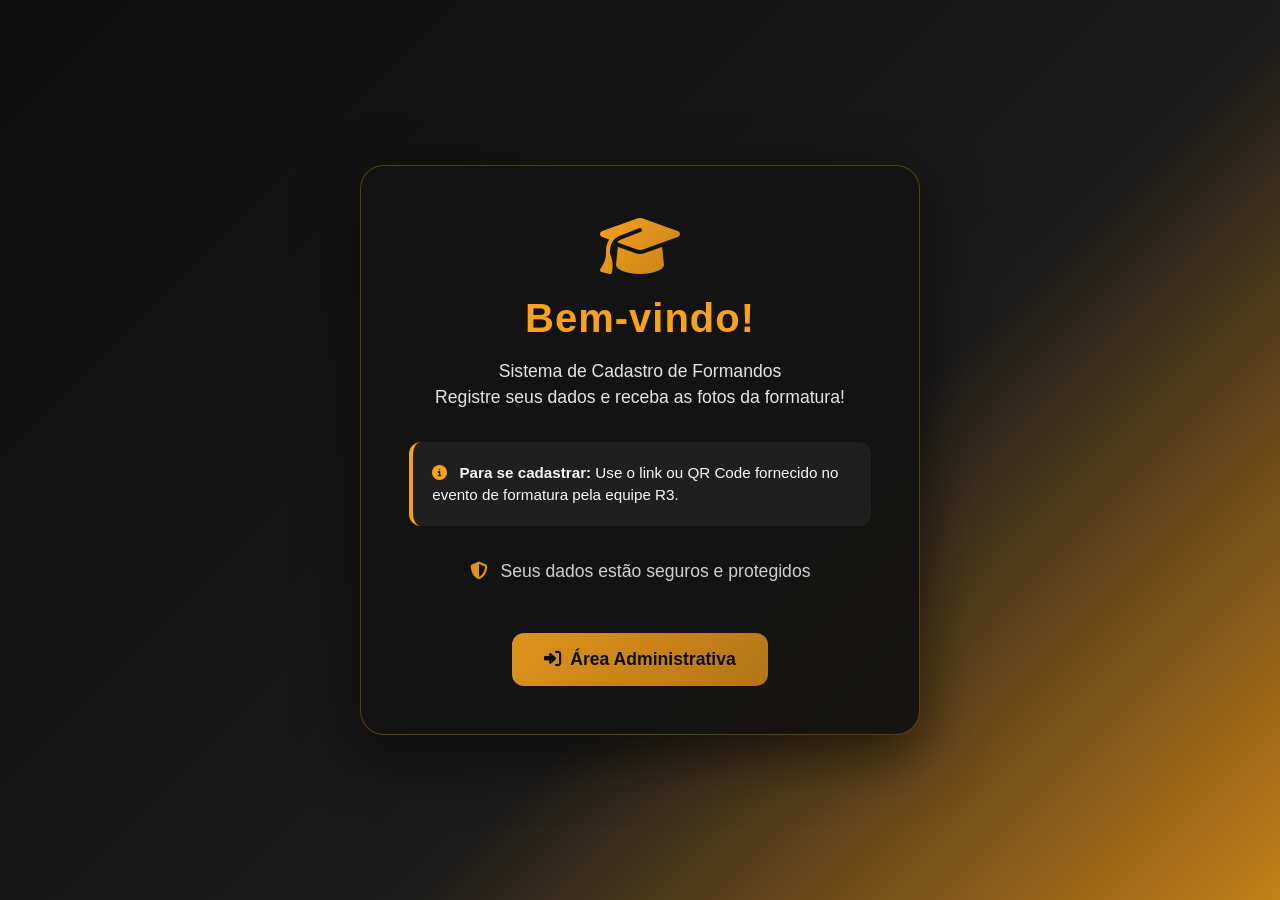
==== static/index.html @ 281ab54c "Corrige fechamento de script no login.html" ====
<!DOCTYPE html>
<html lang="pt-BR">
<head>
  <meta charset="UTF-8">
  <meta name="viewport" content="width=device-width, initial-scale=1.0">
  <title>R3 Formaturas - Sistema de Cadastro</title>
  <link href="https://cdn.jsdelivr.net/npm/bootstrap@5.3.0/dist/css/bootstrap.min.css" rel="stylesheet">
  <link href="https://cdnjs.cloudflare.com/ajax/libs/font-awesome/6.4.0/css/all.min.css" rel="stylesheet">
  <style>
    :root {
      --gold: #F6A21E;
      --gold-dark: #C57F17;
      --black: #0D0D0D;
      --gray-dark: #1C1C1C;
      --white-soft: #F9F9F9;
      --gray-light: #E5E5E5;
    }

    body {
      min-height: 100vh;
      background: linear-gradient(135deg, var(--black) 0%, var(--gray-dark) 60%, var(--gold-dark) 100%);
      display: flex;
      align-items: center;
      justify-content: center;
      font-family: 'Segoe UI', Tahoma, Geneva, Verdana, sans-serif;
      color: var(--white-soft);
      padding: 2rem 0;
    }

    .container-principal {
      max-width: 600px;
      padding: 20px;
    }

    .card-boas-vindas {
      background: rgba(20, 20, 20, 0.95);
      border-radius: 24px;
      box-shadow: 0 20px 60px rgba(0, 0, 0, 0.6);
      padding: 3rem;
      text-align: center;
      animation: fadeInDown 0.6s ease-out;
      border: 1px solid rgba(246, 162, 30, 0.3);
    }

    .logo-icon {
      font-size: 4rem;
      background: linear-gradient(135deg, var(--gold), var(--gold-dark));
      -webkit-background-clip: text;
      -webkit-text-fill-color: transparent;
      margin-bottom: 1rem;
    }

    .card-boas-vindas h1 {
      color: var(--gold);
      font-weight: 700;
      margin-bottom: 1rem;
      font-size: 2.5rem;
      letter-spacing: 1px;
    }

    .card-boas-vindas p {
      color: var(--gray-light);
      font-size: 1.1rem;
      margin-bottom: 2rem;
    }

    .info-box {
      background: rgba(255, 255, 255, 0.05);
      border-left: 4px solid var(--gold);
      padding: 1.2rem;
      border-radius: 12px;
      margin-top: 2rem;
      text-align: left;
    }

    .info-box p {
      color: var(--white-soft);
      font-size: 0.95rem;
      margin: 0;
    }

    .btn-admin {
      background: linear-gradient(135deg, var(--gold), var(--gold-dark));
      color: var(--black);
      border: none;
      padding: 0.85rem 2rem;
      border-radius: 12px;
      font-weight: 600;
      text-decoration: none;
      display: inline-block;
      transition: all 0.3s ease;
      font-size: 1.1rem;
    }

    .btn-admin:hover {
      transform: translateY(-2px);
      box-shadow: 0 10px 25px rgba(246, 162, 30, 0.5);
      color: var(--black);
    }

    .footer-info {
      text-align: center;
      color: var(--gray-light);
      margin-top: 2rem;
      font-size: 0.9rem;
      opacity: 0.9;
    }

    @keyframes fadeInDown {
      from {
        opacity: 0;
        transform: translateY(-30px);
      }
      to {
        opacity: 1;
        transform: translateY(0);
      }
    }

    @media (max-width: 768px) {
      .card-boas-vindas h1 {
        font-size: 2rem;
      }
      .card-boas-vindas {
        padding: 2rem;
      }
    }
  </style>
</head>
<body>
  <div class="container-principal">
    <div class="card-boas-vindas">
      <i class="fas fa-graduation-cap logo-icon"></i>
      <h1>Bem-vindo!</h1>
      <p>Sistema de Cadastro de Formandos<br>
      Registre seus dados e receba as fotos da formatura!</p>

      <div class="info-box">
        <p>
          <i class="fas fa-info-circle me-2" style="color: var(--gold);"></i>
          <strong>Para se cadastrar:</strong> Use o link ou QR Code fornecido no evento de formatura pela equipe R3.
        </p>
      </div>

      <div class="footer-info">
        <p>
          <i class="fas fa-shield-alt me-2" style="color: var(--gold);"></i>
          Seus dados estão seguros e protegidos
        </p>
        <a href="login.html" class="btn-admin mt-3">
          <i class="fas fa-sign-in-alt me-2"></i>Área Administrativa
        </a>
      </div>
    </div>
  </div>

  <script src="https://cdn.jsdelivr.net/npm/bootstrap@5.3.0/dist/js/bootstrap.bundle.min.js"></script>
</body>
</html>
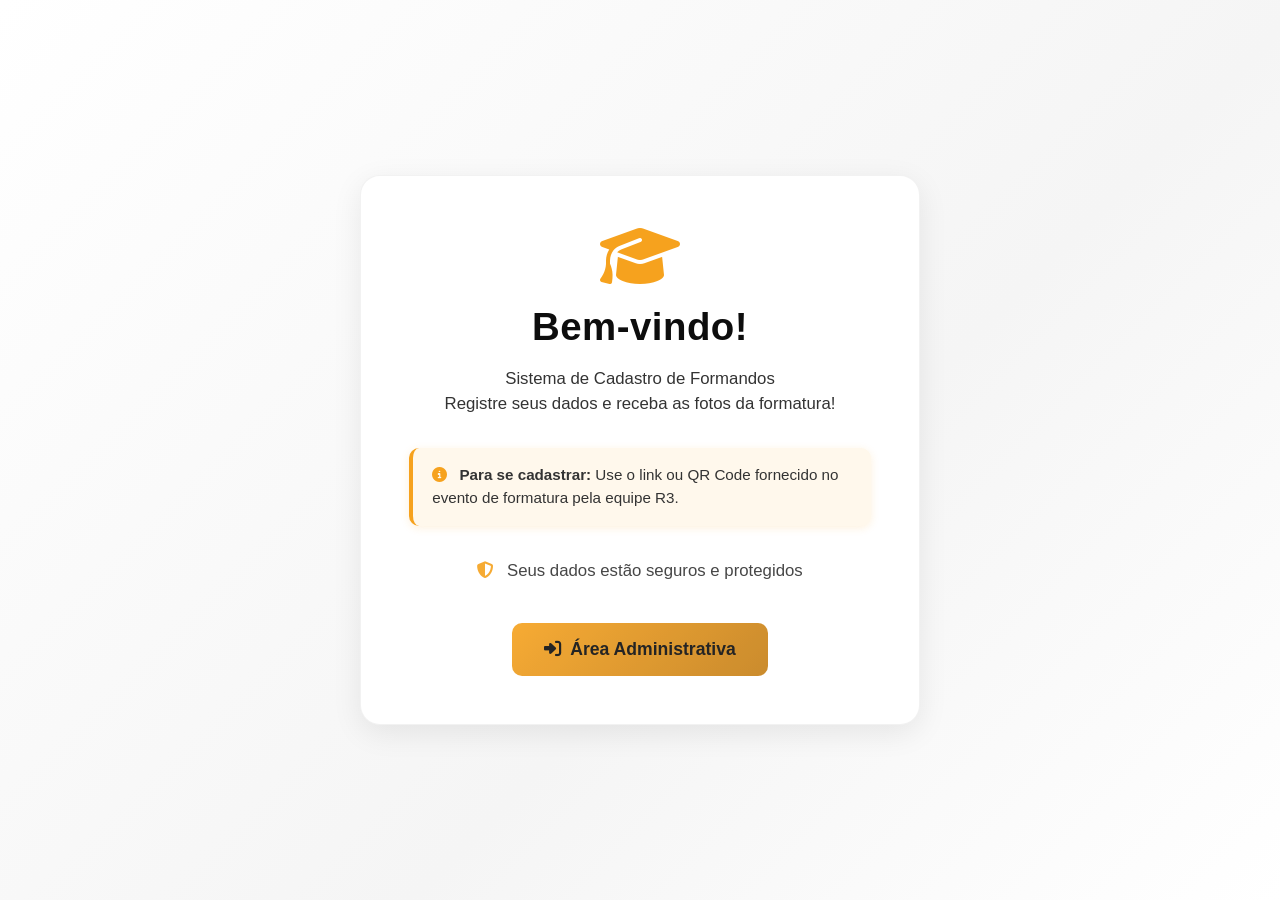
==== commit fa02e400: "Corrige fechamento de script no login.html" ====
--- a/static/index.html
+++ b/static/index.html
@@ -11,19 +11,19 @@
       --gold: #F6A21E;
       --gold-dark: #C57F17;
       --black: #0D0D0D;
-      --gray-dark: #1C1C1C;
-      --white-soft: #F9F9F9;
-      --gray-light: #E5E5E5;
+      --gray-dark: #333333;
+      --gray-light: #F5F5F5;
+      --white: #FFFFFF;
     }
 
     body {
       min-height: 100vh;
-      background: linear-gradient(135deg, var(--black) 0%, var(--gray-dark) 60%, var(--gold-dark) 100%);
+      background: linear-gradient(135deg, var(--white) 0%, var(--gray-light) 60%, var(--white) 100%);
       display: flex;
       align-items: center;
       justify-content: center;
       font-family: 'Segoe UI', Tahoma, Geneva, Verdana, sans-serif;
-      color: var(--white-soft);
+      color: var(--black);
       padding: 2rem 0;
     }
 
@@ -33,48 +33,47 @@
     }
 
     .card-boas-vindas {
-      background: rgba(20, 20, 20, 0.95);
-      border-radius: 24px;
-      box-shadow: 0 20px 60px rgba(0, 0, 0, 0.6);
+      background: var(--white);
+      border-radius: 20px;
+      box-shadow: 0 8px 30px rgba(0, 0, 0, 0.08);
       padding: 3rem;
       text-align: center;
       animation: fadeInDown 0.6s ease-out;
-      border: 1px solid rgba(246, 162, 30, 0.3);
+      border: 1px solid rgba(0, 0, 0, 0.05);
     }
 
     .logo-icon {
       font-size: 4rem;
-      background: linear-gradient(135deg, var(--gold), var(--gold-dark));
-      -webkit-background-clip: text;
-      -webkit-text-fill-color: transparent;
+      color: var(--gold);
       margin-bottom: 1rem;
     }
 
     .card-boas-vindas h1 {
-      color: var(--gold);
+      color: var(--black);
       font-weight: 700;
       margin-bottom: 1rem;
-      font-size: 2.5rem;
-      letter-spacing: 1px;
+      font-size: 2.4rem;
+      letter-spacing: 0.5px;
     }
 
     .card-boas-vindas p {
-      color: var(--gray-light);
-      font-size: 1.1rem;
-      margin-bottom: 2rem;
+      color: var(--gray-dark);
+      font-size: 1.05rem;
+      margin-bottom: 1.5rem;
     }
 
     .info-box {
-      background: rgba(255, 255, 255, 0.05);
+      background: #fff8ec;
       border-left: 4px solid var(--gold);
-      padding: 1.2rem;
-      border-radius: 12px;
+      padding: 1rem 1.2rem;
+      border-radius: 10px;
       margin-top: 2rem;
       text-align: left;
+      box-shadow: 0 2px 8px rgba(246, 162, 30, 0.15);
     }
 
     .info-box p {
-      color: var(--white-soft);
+      color: var(--gray-dark);
       font-size: 0.95rem;
       margin: 0;
     }
@@ -84,7 +83,7 @@
       color: var(--black);
       border: none;
       padding: 0.85rem 2rem;
-      border-radius: 12px;
+      border-radius: 10px;
       font-weight: 600;
       text-decoration: none;
       display: inline-block;
@@ -94,13 +93,14 @@
 
     .btn-admin:hover {
       transform: translateY(-2px);
-      box-shadow: 0 10px 25px rgba(246, 162, 30, 0.5);
-      color: var(--black);
+      background: var(--black);
+      color: var(--gold);
+      box-shadow: 0 10px 25px rgba(0, 0, 0, 0.2);
     }
 
     .footer-info {
       text-align: center;
-      color: var(--gray-light);
+      color: var(--gray-dark);
       margin-top: 2rem;
       font-size: 0.9rem;
       opacity: 0.9;
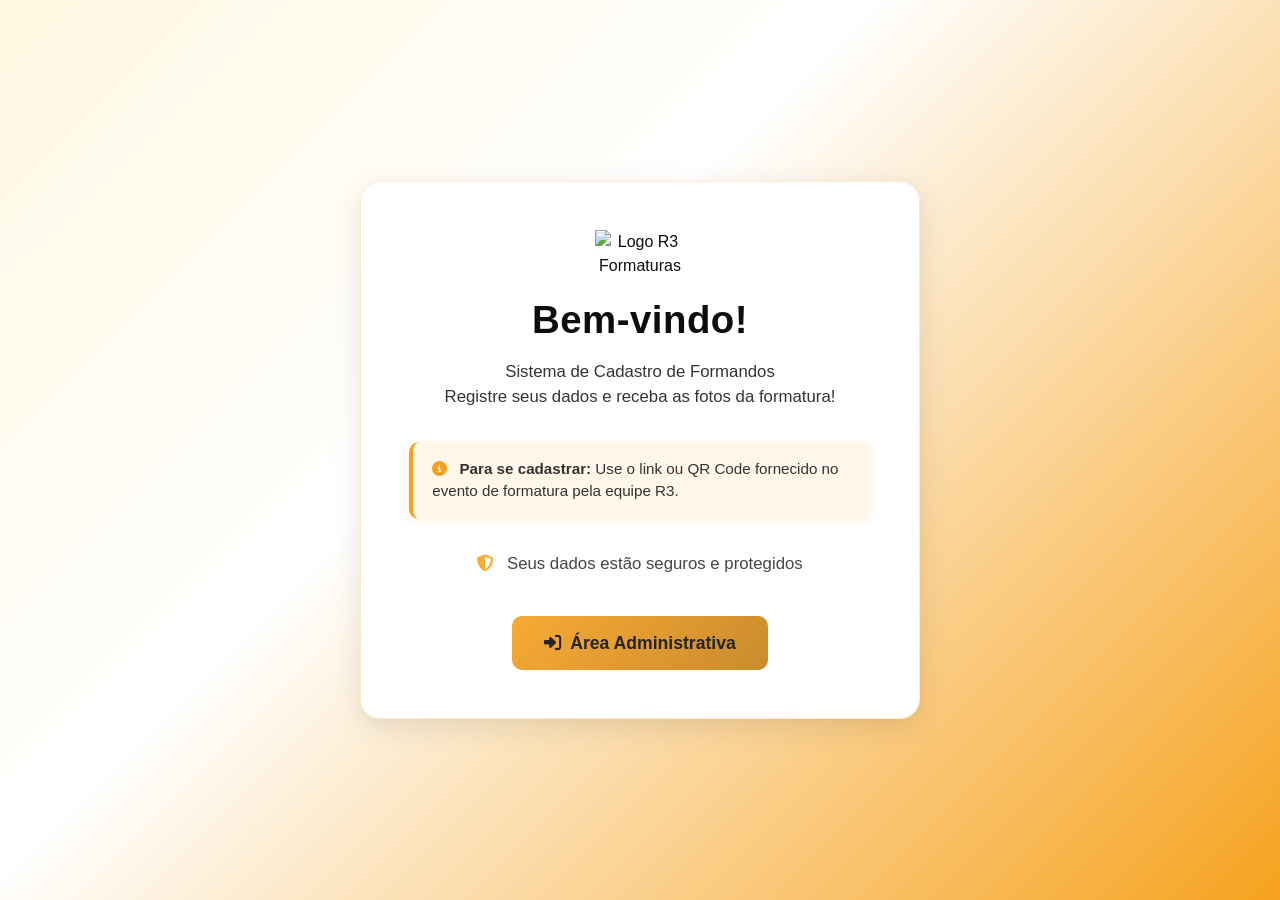
==== commit b938be7a: "Corrige fechamento de script no login.html" ====
--- a/static/index.html
+++ b/static/index.html
@@ -8,17 +8,17 @@
   <link href="https://cdnjs.cloudflare.com/ajax/libs/font-awesome/6.4.0/css/all.min.css" rel="stylesheet">
   <style>
     :root {
+      --gold-light: #FFF8E1;
       --gold: #F6A21E;
       --gold-dark: #C57F17;
       --black: #0D0D0D;
       --gray-dark: #333333;
-      --gray-light: #F5F5F5;
       --white: #FFFFFF;
     }
 
     body {
       min-height: 100vh;
-      background: linear-gradient(135deg, var(--white) 0%, var(--gray-light) 60%, var(--white) 100%);
+      background: linear-gradient(135deg, var(--gold-light) 0%, var(--white) 40%, var(--gold) 100%);
       display: flex;
       align-items: center;
       justify-content: center;
@@ -35,17 +35,16 @@
     .card-boas-vindas {
       background: var(--white);
       border-radius: 20px;
-      box-shadow: 0 8px 30px rgba(0, 0, 0, 0.08);
+      box-shadow: 0 8px 30px rgba(0, 0, 0, 0.1);
       padding: 3rem;
       text-align: center;
       animation: fadeInDown 0.6s ease-out;
-      border: 1px solid rgba(0, 0, 0, 0.05);
+      border: 1px solid rgba(246, 162, 30, 0.2);
     }
 
-    .logo-icon {
-      font-size: 4rem;
-      color: var(--gold);
-      margin-bottom: 1rem;
+    .logo-container img {
+      max-width: 90px;
+      margin-bottom: 1.2rem;
     }
 
     .card-boas-vindas h1 {
@@ -63,7 +62,7 @@
     }
 
     .info-box {
-      background: #fff8ec;
+      background: #fff7e9;
       border-left: 4px solid var(--gold);
       padding: 1rem 1.2rem;
       border-radius: 10px;
@@ -124,13 +123,18 @@
       .card-boas-vindas {
         padding: 2rem;
       }
+      .logo-container img {
+        max-width: 70px;
+      }
     }
   </style>
 </head>
 <body>
   <div class="container-principal">
     <div class="card-boas-vindas">
-      <i class="fas fa-graduation-cap logo-icon"></i>
+      <div class="logo-container">
+        <img src="https://i.ibb.co/6RvMh1cL/logo.png" alt="Logo R3 Formaturas">
+      </div>
       <h1>Bem-vindo!</h1>
       <p>Sistema de Cadastro de Formandos<br>
       Registre seus dados e receba as fotos da formatura!</p>
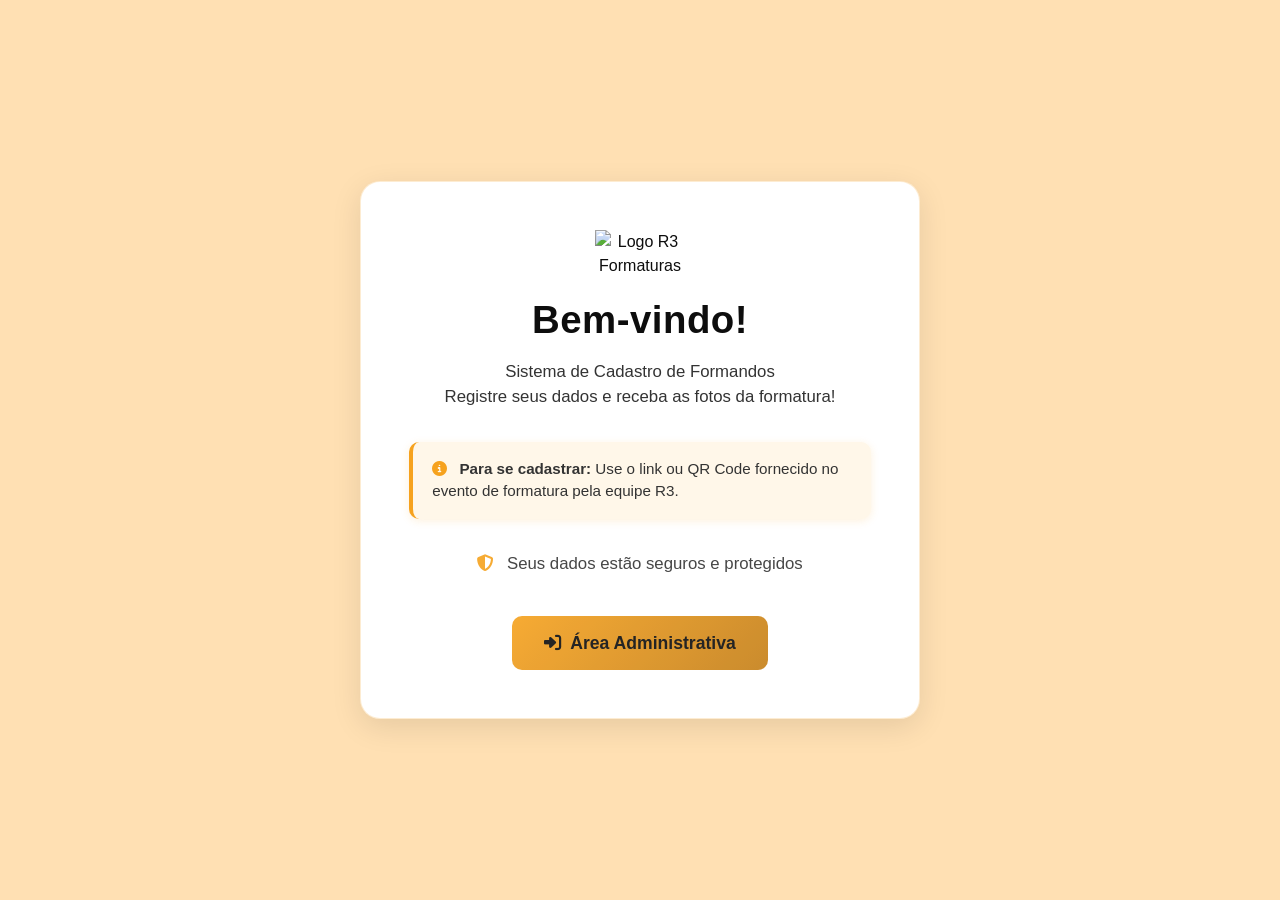
==== commit eba91e0d: "Correções finais nas rotas de eventos (remoção de campos antigos)" ====
--- a/static/index.html
+++ b/static/index.html
@@ -8,7 +8,7 @@
   <link href="https://cdnjs.cloudflare.com/ajax/libs/font-awesome/6.4.0/css/all.min.css" rel="stylesheet">
   <style>
     :root {
-      --gold-light: #FFF8E1;
+      --background-gold: #FFE0B3; /* cor sólida do fundo */
       --gold: #F6A21E;
       --gold-dark: #C57F17;
       --black: #0D0D0D;
@@ -18,7 +18,7 @@
 
     body {
       min-height: 100vh;
-      background: linear-gradient(135deg, var(--gold-light) 0%, var(--white) 40%, var(--gold) 100%);
+      background: var(--background-gold);
       display: flex;
       align-items: center;
       justify-content: center;
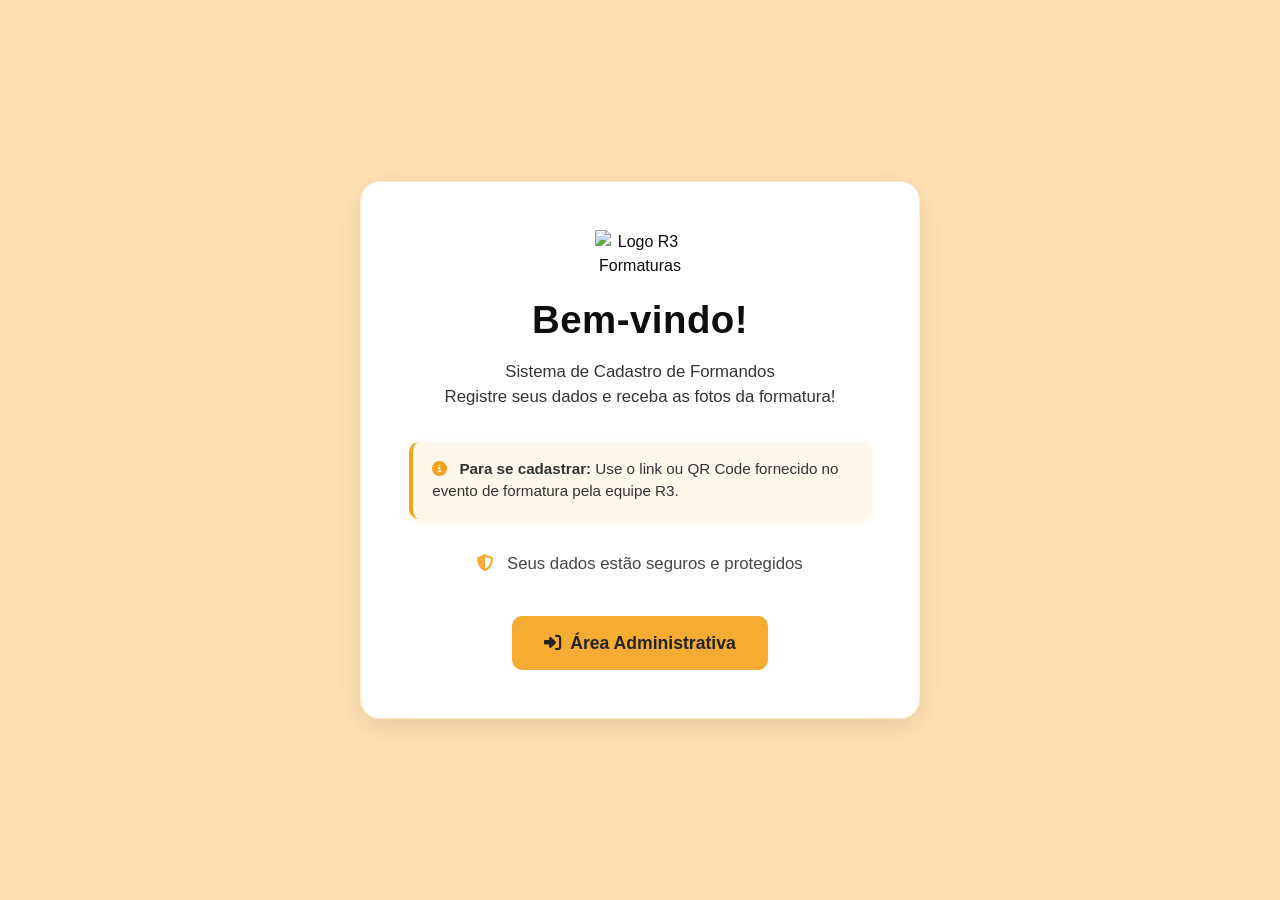
==== commit 49c58346: "Correções finais nas rotas de eventos (remoção de campos antigos)" ====
--- a/static/index.html
+++ b/static/index.html
@@ -77,25 +77,25 @@
       margin: 0;
     }
 
-    .btn-admin {
-      background: linear-gradient(135deg, var(--gold), var(--gold-dark));
-      color: var(--black);
-      border: none;
-      padding: 0.85rem 2rem;
-      border-radius: 10px;
-      font-weight: 600;
-      text-decoration: none;
-      display: inline-block;
-      transition: all 0.3s ease;
-      font-size: 1.1rem;
-    }
+.btn-admin {
+  background: var(--gold); /* cor sólida do botão */
+  color: var(--black);
+  border: none;
+  padding: 0.85rem 2rem;
+  border-radius: 10px;
+  font-weight: 600;
+  text-decoration: none;
+  display: inline-block;
+  transition: all 0.3s ease;
+  font-size: 1.1rem;
+}
 
-    .btn-admin:hover {
-      transform: translateY(-2px);
-      background: var(--black);
-      color: var(--gold);
-      box-shadow: 0 10px 25px rgba(0, 0, 0, 0.2);
-    }
+.btn-admin:hover {
+  transform: translateY(-2px);
+  background: var(--black);
+  color: var(--gold);
+  box-shadow: 0 10px 25px rgba(0, 0, 0, 0.2);
+}
 
     .footer-info {
       text-align: center;
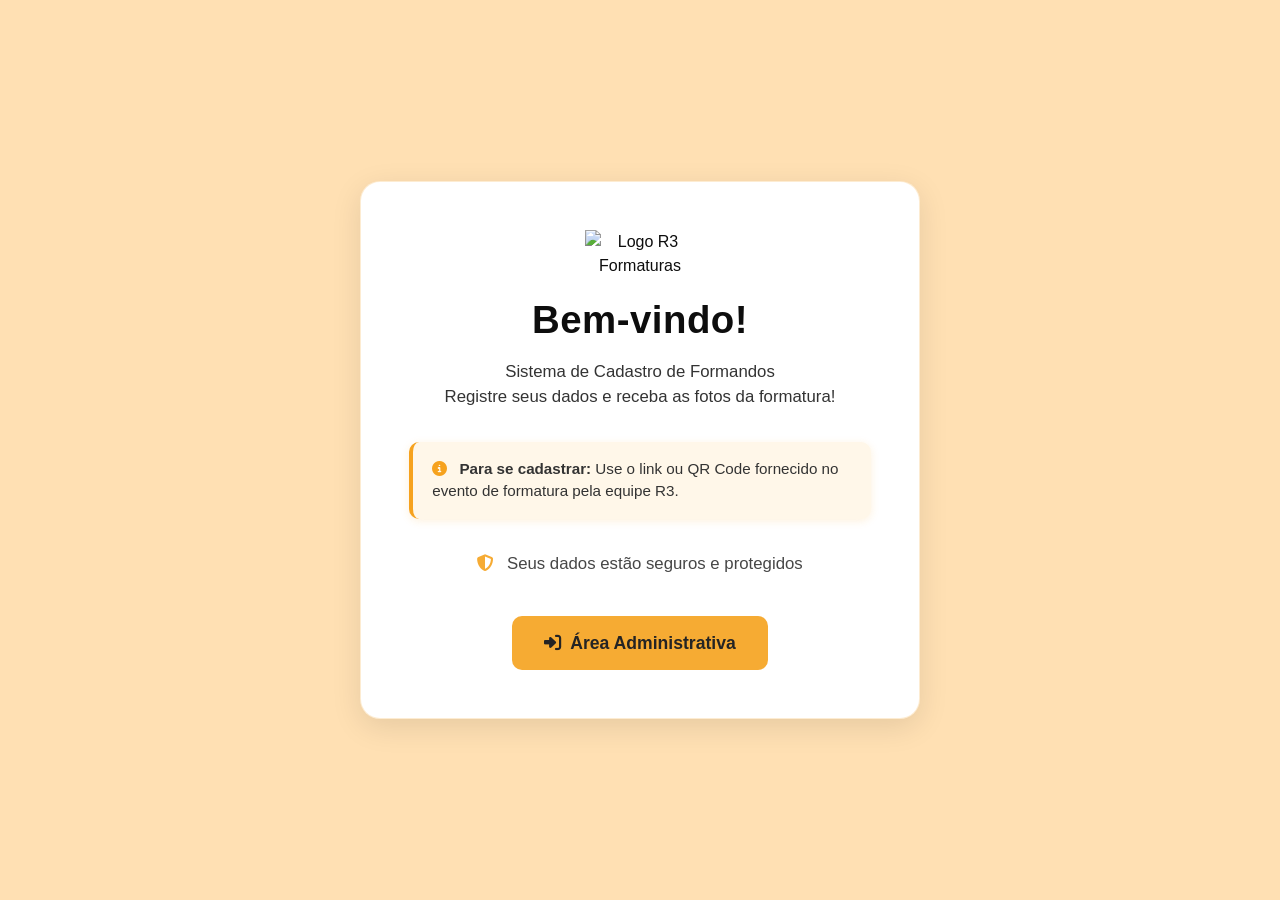
==== commit 40147179: "Correções finais nas rotas de eventos (remoção de campos antigos)" ====
--- a/static/index.html
+++ b/static/index.html
@@ -43,7 +43,7 @@
     }
 
     .logo-container img {
-      max-width: 90px;
+      max-width: 110px;
       margin-bottom: 1.2rem;
     }
 
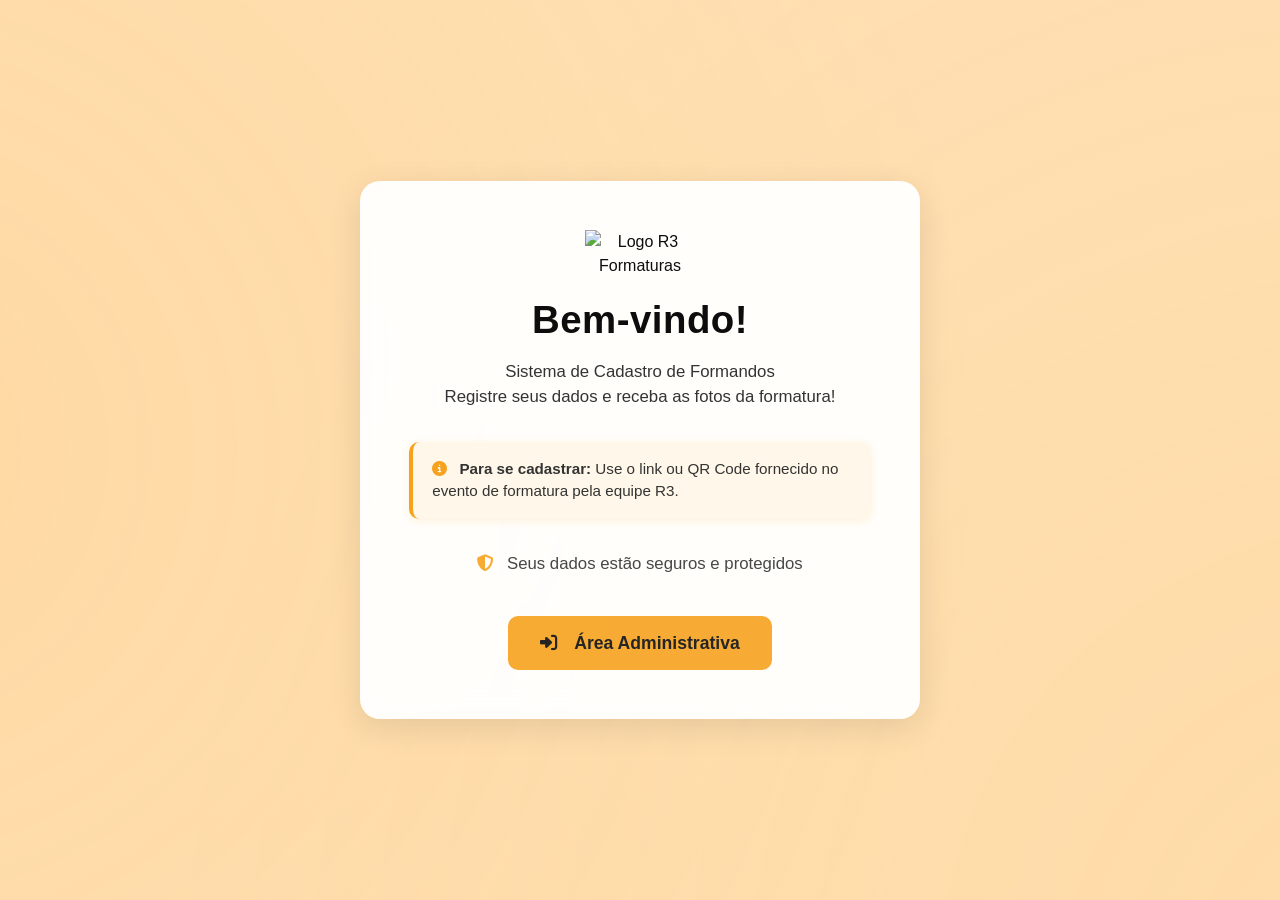
==== commit 682e0512: "atualizações" ====
--- a/static/index.html
+++ b/static/index.html
@@ -6,6 +6,7 @@
   <title>R3 Formaturas - Sistema de Cadastro</title>
   <link href="https://cdn.jsdelivr.net/npm/bootstrap@5.3.0/dist/css/bootstrap.min.css" rel="stylesheet">
   <link href="https://cdnjs.cloudflare.com/ajax/libs/font-awesome/6.4.0/css/all.min.css" rel="stylesheet">
+  <link href="/css/animations.css" rel="stylesheet">
   <style>
     :root {
       --background-gold: #FFE0B3; /* cor sólida do fundo */
@@ -25,6 +26,28 @@
       font-family: 'Segoe UI', Tahoma, Geneva, Verdana, sans-serif;
       color: var(--black);
       padding: 2rem 0;
+      position: relative;
+      overflow-x: hidden;
+    }
+
+    body::before {
+      content: '';
+      position: fixed;
+      top: -50%;
+      left: -50%;
+      width: 200%;
+      height: 200%;
+      background: 
+        radial-gradient(circle at 20% 50%, rgba(246, 162, 30, 0.1) 0%, transparent 50%),
+        radial-gradient(circle at 80% 80%, rgba(246, 162, 30, 0.08) 0%, transparent 50%);
+      animation: float 20s ease-in-out infinite;
+      pointer-events: none;
+      z-index: -1;
+    }
+
+    @keyframes float {
+      0%, 100% { transform: translate(0, 0); }
+      50% { transform: translate(50px, 50px); }
     }
 
     .container-principal {
@@ -33,13 +56,16 @@
     }
 
     .card-boas-vindas {
-      background: var(--white);
+      background: rgba(255, 255, 255, 0.95);
+      backdrop-filter: blur(10px);
+      border: 1px solid rgba(255, 255, 255, 0.3);
+      box-shadow: 
+        0 8px 32px rgba(0, 0, 0, 0.1),
+        inset 0 1px 0 rgba(255, 255, 255, 0.5);
       border-radius: 20px;
-      box-shadow: 0 8px 30px rgba(0, 0, 0, 0.1);
       padding: 3rem;
       text-align: center;
       animation: fadeInDown 0.6s ease-out;
-      border: 1px solid rgba(246, 162, 30, 0.2);
     }
 
     .logo-container img {
@@ -85,9 +111,33 @@
   border-radius: 10px;
   font-weight: 600;
   text-decoration: none;
-  display: inline-block;
+  display: inline-flex;
+  align-items: center;
+  justify-content: center;
+  gap: 0.5rem;
   transition: all 0.3s ease;
   font-size: 1.1rem;
+  position: relative;
+  overflow: hidden;
+}
+
+.btn-admin::before {
+  content: '';
+  position: absolute;
+  top: 50%;
+  left: 50%;
+  width: 0;
+  height: 0;
+  border-radius: 50%;
+  background: rgba(255, 255, 255, 0.3);
+  transform: translate(-50%, -50%);
+  transition: width 0.6s ease, height 0.6s ease;
+  z-index: -1;
+}
+
+.btn-admin:hover::before {
+  width: 300px;
+  height: 300px;
 }
 
 .btn-admin:hover {
@@ -129,7 +179,7 @@
     }
   </style>
 </head>
-<body>
+<body class="hero-parallax">
   <div class="container-principal">
     <div class="card-boas-vindas">
       <div class="logo-container">
@@ -159,5 +209,32 @@
   </div>
 
   <script src="https://cdn.jsdelivr.net/npm/bootstrap@5.3.0/dist/js/bootstrap.bundle.min.js"></script>
+  <script src="/js/ui-enhancements.js"></script>
+  <script>
+    // Inicializar ripple effect para botão admin
+    document.addEventListener('DOMContentLoaded', function() {
+      const btnAdmin = document.querySelector('.btn-admin');
+      if (btnAdmin) {
+        btnAdmin.addEventListener('click', function(e) {
+          const ripple = document.createElement('span');
+          ripple.classList.add('ripple');
+          
+          const rect = this.getBoundingClientRect();
+          const size = Math.max(rect.width, rect.height);
+          const x = e.clientX - rect.left - size / 2;
+          const y = e.clientY - rect.top - size / 2;
+          
+          ripple.style.width = ripple.style.height = size + 'px';
+          ripple.style.left = x + 'px';
+          ripple.style.top = y + 'px';
+          ripple.style.animation = 'ripple-animation 0.6s ease-out';
+          
+          this.insertBefore(ripple, this.firstChild);
+          
+          setTimeout(() => ripple.remove(), 600);
+        });
+      }
+    });
+  </script>
 </body>
 </html>
